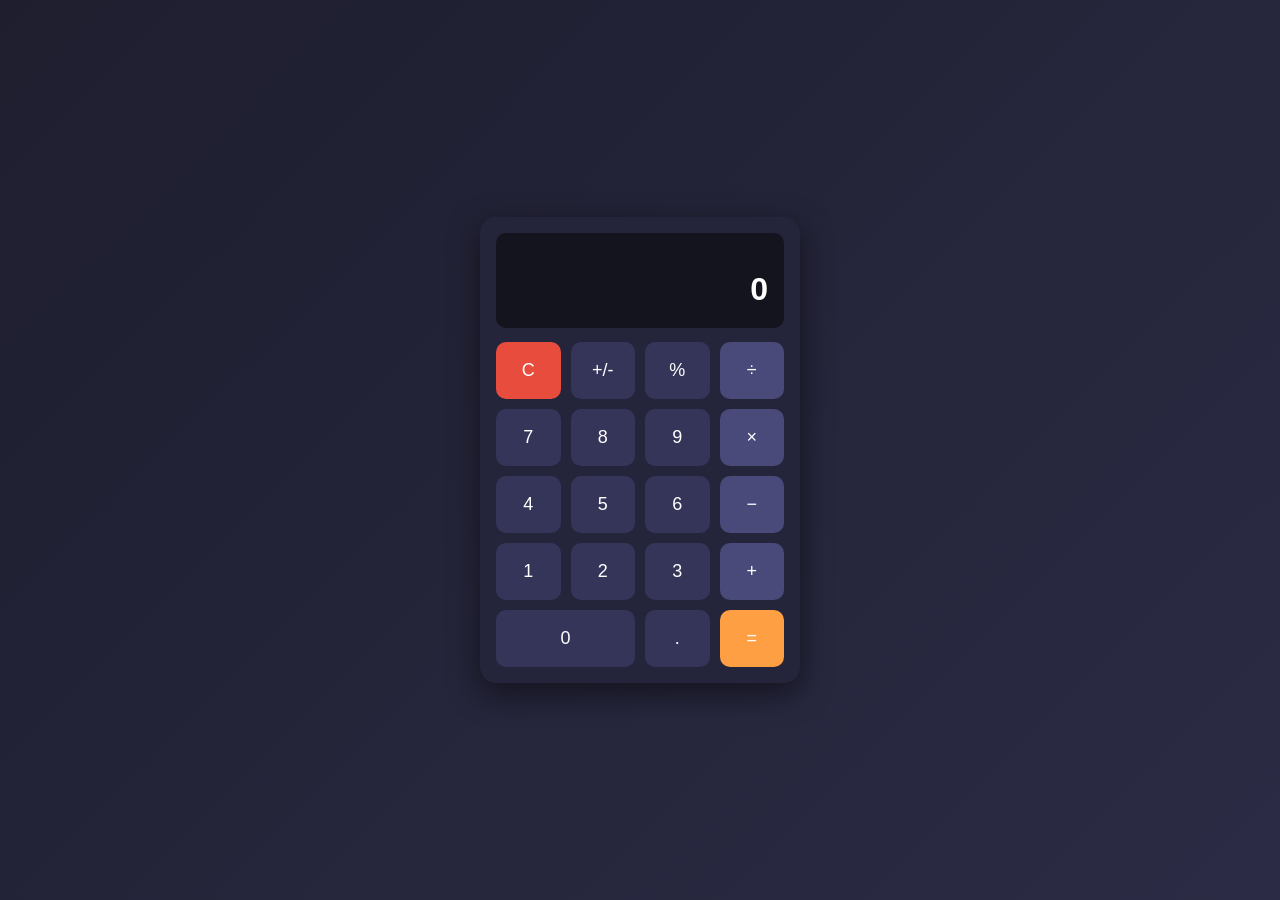
==== hesap/index.html @ 275c1850 "hesap ailesi: 6 arac (sha-dogrulamali zincir paketleri) + dizin Co-Authored-By: Claude Opus 5 <norep" ====
<!DOCTYPE html>
<html lang="tr">
<head>
<meta charset="UTF-8">
<meta name="viewport" content="width=device-width, initial-scale=1.0">
<title>Hesap Makinesi v2</title>
<style>
  * { box-sizing: border-box; }
  body {
    margin: 0;
    min-height: 100vh;
    display: flex;
    align-items: center;
    justify-content: center;
    background: linear-gradient(135deg,#1e1e2f,#2b2b45);
    font-family: 'Segoe UI', Arial, sans-serif;
  }
  .calculator {
    width: 320px;
    background: #24243a;
    border-radius: 16px;
    padding: 16px;
    box-shadow: 0 10px 30px rgba(0,0,0,0.5);
  }
  .display {
    background: #14141f;
    border-radius: 10px;
    padding: 20px 16px;
    margin-bottom: 14px;
    text-align: right;
    color: #fff;
    min-height: 76px;
  }
  .display .expr {
    font-size: 14px;
    color: #9a9ac0;
    min-height: 18px;
    word-break: break-all;
  }
  .display .current {
    font-size: 32px;
    font-weight: 600;
    word-break: break-all;
  }
  .buttons {
    display: grid;
    grid-template-columns: repeat(4, 1fr);
    gap: 10px;
  }
  button {
    border: none;
    border-radius: 10px;
    padding: 18px 0;
    font-size: 18px;
    cursor: pointer;
    color: #fff;
    background: #35355a;
    transition: transform 0.05s ease, background 0.15s ease;
  }
  button:hover { background: #40406b; }
  button:active { transform: scale(0.96); }
  button.op { background: #4a4a7a; }
  button.op:hover { background: #57579091; }
  button.equal { background: #ff9f43; }
  button.equal:hover { background: #ffb266; }
  button.clear { background: #e74c3c; }
  button.clear:hover { background: #ff6a5a; }
  button.wide { grid-column: span 2; }
  button.error-shake { animation: shake 0.3s; }
  @keyframes shake {
    0%,100% { transform: translateX(0); }
    25% { transform: translateX(-6px); }
    75% { transform: translateX(6px); }
  }
</style>
</head>
<body>
<div class="calculator">
  <div class="display">
    <div class="expr" id="expr"></div>
    <div class="current" id="current">0</div>
  </div>
  <div class="buttons">
    <button class="clear" data-action="clear">C</button>
    <button data-action="sign">+/-</button>
    <button data-action="percent">%</button>
    <button class="op" data-action="divide">÷</button>

    <button data-digit="7">7</button>
    <button data-digit="8">8</button>
    <button data-digit="9">9</button>
    <button class="op" data-action="multiply">×</button>

    <button data-digit="4">4</button>
    <button data-digit="5">5</button>
    <button data-digit="6">6</button>
    <button class="op" data-action="subtract">−</button>

    <button data-digit="1">1</button>
    <button data-digit="2">2</button>
    <button data-digit="3">3</button>
    <button class="op" data-action="add">+</button>

    <button class="wide" data-digit="0">0</button>
    <button data-action="decimal">.</button>
    <button class="equal" data-action="equals">=</button>
  </div>
</div>

<script>
(function () {
  'use strict';

  var state = {
    currentValue: '0',
    previousValue: null,
    operator: null,
    overwrite: true,
    error: false
  };

  var currentEl = document.getElementById('current');
  var exprEl = document.getElementById('expr');

  var OP_SYMBOLS = {
    add: '+',
    subtract: '−',
    multiply: '×',
    divide: '÷'
  };

  function formatNumber(numStr) {
    if (numStr === '' || numStr === '-') return numStr;
    var num = Number(numStr);
    if (!isFinite(num)) return 'Hata';
    var str = String(num);
    if (str.length > 14) {
      str = num.toPrecision(10);
      str = Number(str).toString();
    }
    return str;
  }

  function updateDisplay() {
    currentEl.textContent = state.error ? 'Hata' : formatNumber(state.currentValue);
    if (state.error) {
      exprEl.textContent = '';
      return;
    }
    if (state.operator && state.previousValue !== null) {
      exprEl.textContent = formatNumber(state.previousValue) + ' ' + OP_SYMBOLS[state.operator];
    } else {
      exprEl.textContent = '';
    }
  }

  function triggerErrorAnim() {
    var disp = document.querySelector('.display');
    disp.classList.remove('error-shake');
    void disp.offsetWidth;
    disp.classList.add('error-shake');
  }

  function resetAll() {
    state.currentValue = '0';
    state.previousValue = null;
    state.operator = null;
    state.overwrite = true;
    state.error = false;
  }

  function inputDigit(d) {
    if (state.error) { resetAll(); }
    if (state.overwrite) {
      state.currentValue = (d === '0') ? '0' : d;
      state.overwrite = false;
    } else {
      if (state.currentValue === '0') {
        state.currentValue = d;
      } else {
        if (state.currentValue.replace('-', '').length >= 15) return;
        state.currentValue += d;
      }
    }
  }

  function inputDecimal() {
    if (state.error) { resetAll(); }
    if (state.overwrite) {
      state.currentValue = '0.';
      state.overwrite = false;
      return;
    }
    if (state.currentValue.indexOf('.') === -1) {
      state.currentValue += '.';
    }
  }

  function toggleSign() {
    if (state.error) return;
    if (state.currentValue === '0') return;
    if (state.currentValue.charAt(0) === '-') {
      state.currentValue = state.currentValue.slice(1);
    } else {
      state.currentValue = '-' + state.currentValue;
    }
  }

  function applyPercent() {
    if (state.error) return;
    var val = parseFloat(state.currentValue);
    if (isNaN(val)) return;
    var result;
    if (state.operator && state.previousValue !== null) {
      var base = parseFloat(state.previousValue);
      result = (base * val) / 100;
    } else {
      result = val / 100;
    }
    state.currentValue = String(result);
    state.overwrite = true;
  }

  function compute(a, b, op) {
    a = parseFloat(a);
    b = parseFloat(b);
    switch (op) {
      case 'add': return a + b;
      case 'subtract': return a - b;
      case 'multiply': return a * b;
      case 'divide':
        if (b === 0) return null;
        return a / b;
      default: return b;
    }
  }

  function chooseOperator(op) {
    if (state.error) return;
    if (state.operator && !state.overwrite) {
      var result = compute(state.previousValue, state.currentValue, state.operator);
      if (result === null) {
        setError();
        return;
      }
      state.previousValue = String(result);
      state.currentValue = String(result);
    } else {
      state.previousValue = state.currentValue;
    }
    state.operator = op;
    state.overwrite = true;
  }

  function setError() {
    state.error = true;
    state.currentValue = 'Hata';
    state.previousValue = null;
    state.operator = null;
    state.overwrite = true;
    triggerErrorAnim();
  }

  function equals() {
    if (state.error) return;
    if (state.operator === null || state.previousValue === null) return;
    var result = compute(state.previousValue, state.currentValue, state.operator);
    if (result === null) {
      setError();
      return;
    }
    state.currentValue = String(result);
    state.previousValue = null;
    state.operator = null;
    state.overwrite = true;
  }

  function handleAction(action) {
    switch (action) {
      case 'clear': resetAll(); break;
      case 'sign': toggleSign(); break;
      case 'percent': applyPercent(); break;
      case 'add':
      case 'subtract':
      case 'multiply':
      case 'divide': chooseOperator(action); break;
      case 'decimal': inputDecimal(); break;
      case 'equals': equals(); break;
    }
    updateDisplay();
  }

  document.querySelectorAll('button[data-digit]').forEach(function (btn) {
    btn.addEventListener('click', function () {
      if (state.error) resetAll();
      inputDigit(btn.getAttribute('data-digit'));
      updateDisplay();
    });
  });

  document.querySelectorAll('button[data-action]').forEach(function (btn) {
    btn.addEventListener('click', function () {
      handleAction(btn.getAttribute('data-action'));
    });
  });

  document.addEventListener('keydown', function (e) {
    var key = e.key;
    if (key >= '0' && key <= '9') {
      if (state.error) resetAll();
      inputDigit(key);
      updateDisplay();
      return;
    }
    switch (key) {
      case '.':
      case ',':
        inputDecimal();
        updateDisplay();
        break;
      case '+':
        handleAction('add');
        break;
      case '-':
        handleAction('subtract');
        break;
      case '*':
        handleAction('multiply');
        break;
      case '/':
        e.preventDefault();
        handleAction('divide');
        break;
      case '%':
        handleAction('percent');
        break;
      case 'Enter':
      case '=':
        e.preventDefault();
        handleAction('equals');
        break;
      case 'Escape':
        handleAction('clear');
        break;
      case 'Backspace':
        if (state.error) { resetAll(); updateDisplay(); break; }
        if (!state.overwrite && state.currentValue.length > 1) {
          state.currentValue = state.currentValue.slice(0, -1);
          if (state.currentValue === '-' || state.currentValue === '') {
            state.currentValue = '0';
            state.overwrite = true;
          }
        } else {
          state.currentValue = '0';
          state.overwrite = true;
        }
        updateDisplay();
        break;
      default:
        break;
    }
  });

  updateDisplay();
})();
</script>
</body>
</html>
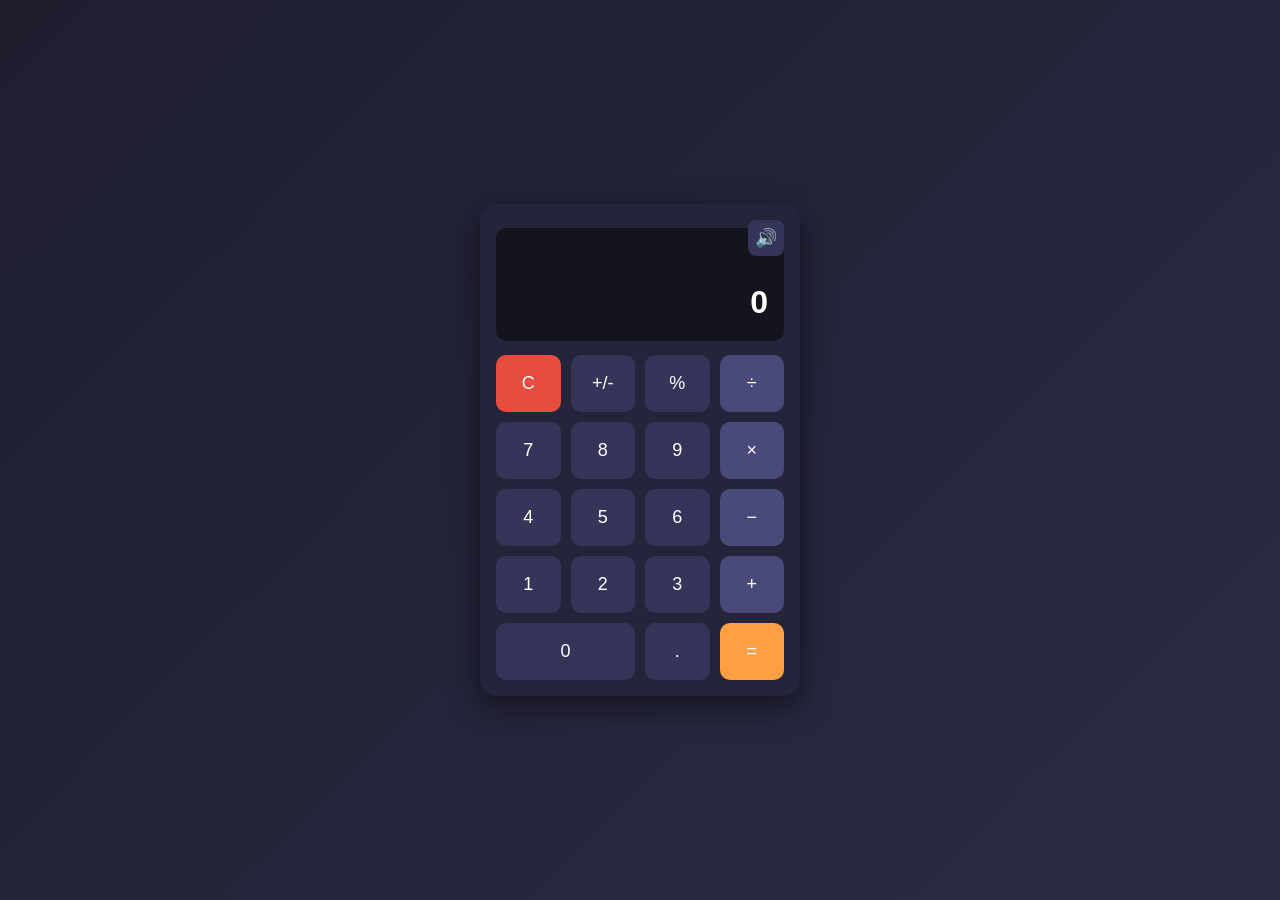
==== commit 739b9c3e: "hesap: S1 sprint ciktisi — ara-sonuc gosterimi + tus sesi (A3 birlesik, sha 4e9570a4053b) Co-Authore" ====
--- a/hesap/index.html
+++ b/hesap/index.html
@@ -21,15 +21,42 @@
     border-radius: 16px;
     padding: 16px;
     box-shadow: 0 10px 30px rgba(0,0,0,0.5);
-  }
+    position: relative;
+  }
+  .mute-btn {
+    position: absolute;
+    top: 16px;
+    right: 16px;
+    width: 36px;
+    height: 36px;
+    border: none;
+    border-radius: 8px;
+    background: #35355a;
+    color: #fff;
+    font-size: 18px;
+    cursor: pointer;
+    transition: background 0.15s ease;
+    display: flex;
+    align-items: center;
+    justify-content: center;
+    padding: 0;
+  }
+  .mute-btn:hover { background: #40406b; }
   .display {
     background: #14141f;
     border-radius: 10px;
     padding: 20px 16px;
     margin-bottom: 14px;
+    margin-top: 8px;
     text-align: right;
     color: #fff;
     min-height: 76px;
+  }
+  .display .intermediate {
+    font-size: 14px;
+    color: #9a9ac0;
+    min-height: 18px;
+    word-break: break-all;
   }
   .display .expr {
     font-size: 14px;
@@ -76,7 +103,9 @@
 </head>
 <body>
 <div class="calculator">
+  <button class="mute-btn" id="mute-btn" title="Sesi Aç/Kapat">🔊</button>
   <div class="display">
+    <div class="intermediate" id="intermediate"></div>
     <div class="expr" id="expr"></div>
     <div class="current" id="current">0</div>
   </div>
@@ -119,8 +148,12 @@
     error: false
   };
 
+  var audioContext = null;
+  var isMuted = localStorage.getItem('hm-mute') === 'true';
+  var muteBtn = document.getElementById('mute-btn');
   var currentEl = document.getElementById('current');
   var exprEl = document.getElementById('expr');
+  var intermediateEl = document.getElementById('intermediate');
 
   var OP_SYMBOLS = {
     add: '+',
@@ -128,6 +161,41 @@
     multiply: '×',
     divide: '÷'
   };
+
+  function updateMuteButton() {
+    muteBtn.textContent = isMuted ? '🔇' : '🔊';
+  }
+
+  function initAudioContext() {
+    if (audioContext) return;
+    var CtxClass = window.AudioContext || window.webkitAudioContext;
+    if (CtxClass) {
+      audioContext = new CtxClass();
+    }
+  }
+
+  function playClickSound() {
+    if (isMuted || !audioContext) return;
+    try {
+      var now = audioContext.currentTime;
+      var osc = audioContext.createOscillator();
+      var gain = audioContext.createGain();
+      osc.type = 'sine';
+      osc.frequency.value = 800;
+      osc.connect(gain);
+      gain.connect(audioContext.destination);
+      gain.gain.setValueAtTime(0.1, now);
+      gain.gain.exponentialRampToValueAtTime(0.01, now + 0.08);
+      osc.start(now);
+      osc.stop(now + 0.08);
+    } catch (e) {}
+  }
+
+  muteBtn.addEventListener('click', function () {
+    isMuted = !isMuted;
+    localStorage.setItem('hm-mute', isMuted);
+    updateMuteButton();
+  });
 
   function formatNumber(numStr) {
     if (numStr === '' || numStr === '-') return numStr;
@@ -145,12 +213,28 @@
     currentEl.textContent = state.error ? 'Hata' : formatNumber(state.currentValue);
     if (state.error) {
       exprEl.textContent = '';
+      intermediateEl.textContent = '';
       return;
     }
     if (state.operator && state.previousValue !== null) {
       exprEl.textContent = formatNumber(state.previousValue) + ' ' + OP_SYMBOLS[state.operator];
+      intermediateEl.textContent = '';
     } else {
       exprEl.textContent = '';
+      intermediateEl.textContent = '';
+    }
+  }
+
+  function updateIntermediateResult() {
+    if (!state.error && state.operator && state.previousValue !== null && !state.overwrite) {
+      var result = compute(state.previousValue, state.currentValue, state.operator);
+      if (result !== null) {
+        intermediateEl.textContent = '= ' + formatNumber(String(result));
+      } else {
+        intermediateEl.textContent = '';
+      }
+    } else {
+      intermediateEl.textContent = '';
     }
   }
 
@@ -250,6 +334,7 @@
     }
     state.operator = op;
     state.overwrite = true;
+    updateDisplay();
   }
 
   function setError() {
@@ -288,18 +373,24 @@
       case 'equals': equals(); break;
     }
     updateDisplay();
+    updateIntermediateResult();
   }
 
   document.querySelectorAll('button[data-digit]').forEach(function (btn) {
     btn.addEventListener('click', function () {
+      initAudioContext();
+      playClickSound();
       if (state.error) resetAll();
       inputDigit(btn.getAttribute('data-digit'));
       updateDisplay();
+      updateIntermediateResult();
     });
   });
 
   document.querySelectorAll('button[data-action]').forEach(function (btn) {
     btn.addEventListener('click', function () {
+      initAudioContext();
+      playClickSound();
       handleAction(btn.getAttribute('data-action'));
     });
   });
@@ -307,42 +398,64 @@
   document.addEventListener('keydown', function (e) {
     var key = e.key;
     if (key >= '0' && key <= '9') {
+      initAudioContext();
+      playClickSound();
       if (state.error) resetAll();
       inputDigit(key);
       updateDisplay();
+      updateIntermediateResult();
       return;
     }
     switch (key) {
       case '.':
       case ',':
+        initAudioContext();
+        playClickSound();
         inputDecimal();
         updateDisplay();
+        updateIntermediateResult();
         break;
       case '+':
+        initAudioContext();
+        playClickSound();
         handleAction('add');
         break;
       case '-':
+        initAudioContext();
+        playClickSound();
         handleAction('subtract');
         break;
       case '*':
+        initAudioContext();
+        playClickSound();
         handleAction('multiply');
         break;
       case '/':
         e.preventDefault();
+        initAudioContext();
+        playClickSound();
         handleAction('divide');
         break;
       case '%':
+        initAudioContext();
+        playClickSound();
         handleAction('percent');
         break;
       case 'Enter':
       case '=':
         e.preventDefault();
+        initAudioContext();
+        playClickSound();
         handleAction('equals');
         break;
       case 'Escape':
+        initAudioContext();
+        playClickSound();
         handleAction('clear');
         break;
       case 'Backspace':
+        initAudioContext();
+        playClickSound();
         if (state.error) { resetAll(); updateDisplay(); break; }
         if (!state.overwrite && state.currentValue.length > 1) {
           state.currentValue = state.currentValue.slice(0, -1);
@@ -355,14 +468,16 @@
           state.overwrite = true;
         }
         updateDisplay();
+        updateIntermediateResult();
         break;
       default:
         break;
     }
   });
 
+  updateMuteButton();
   updateDisplay();
 })();
 </script>
 </body>
-</html>
+</html>
